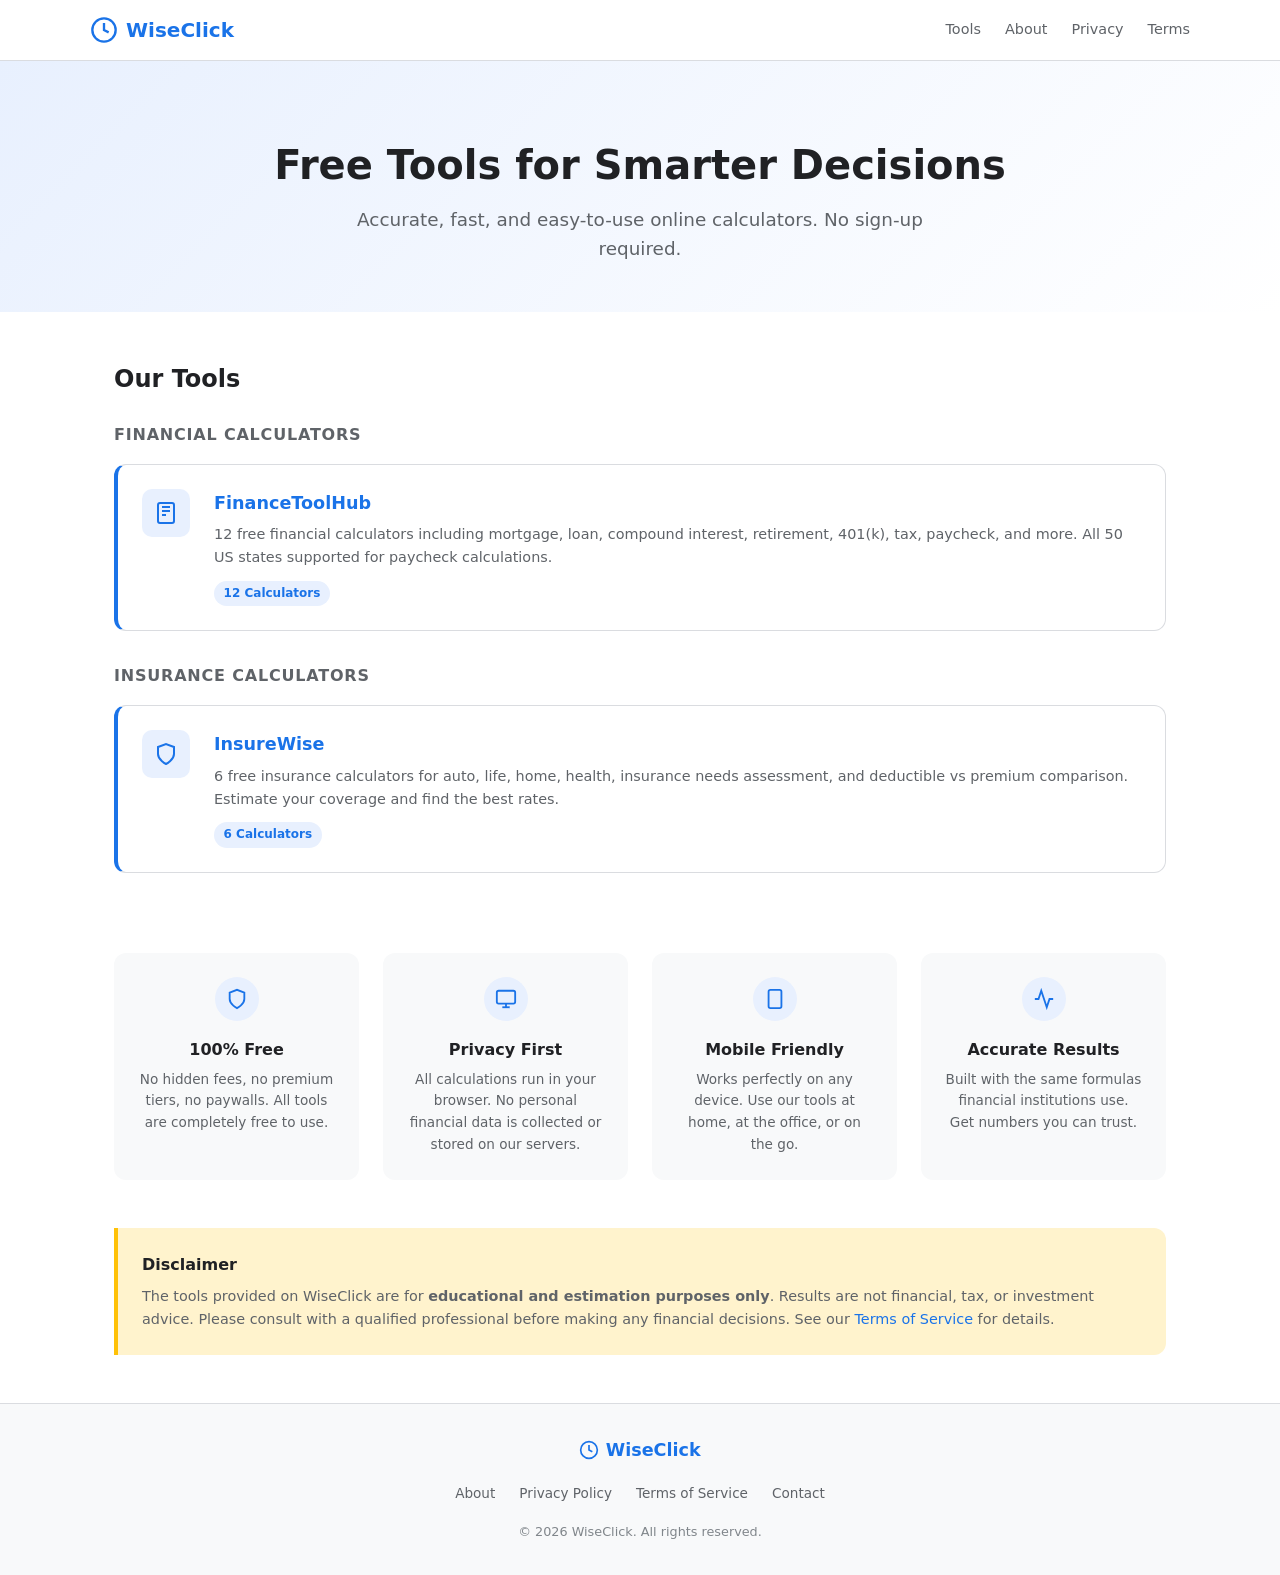
==== index.html @ 32214451 "Add InsureWise tool card to portal homepage" ====
<!DOCTYPE html>
<html lang="en">
<head>
  <meta charset="UTF-8">
  <meta name="viewport" content="width=device-width, initial-scale=1.0">
  <title>WiseClick - Free Online Tools for Smarter Decisions</title>
  <meta name="description" content="WiseClick offers free online financial calculators and tools to help you make smarter decisions. Mortgage, loan, tax, retirement calculators and more.">
  <meta name="keywords" content="online tools, financial calculators, free calculators, mortgage calculator, loan calculator, WiseClick">
  <link rel="canonical" href="https://wiseclick.site/">
  <meta property="og:title" content="WiseClick - Free Online Tools for Smarter Decisions">
  <meta property="og:description" content="Free online financial calculators and tools. Accurate, fast, and easy to use. No sign-up required.">
  <meta property="og:type" content="website">
  <meta property="og:url" content="https://wiseclick.site/">
  <link rel="stylesheet" href="css/style.css">
  <script type="application/ld+json">
  {
    "@context": "https://schema.org",
    "@type": "WebSite",
    "name": "WiseClick",
    "url": "https://wiseclick.site",
    "description": "Free online tools for smarter decisions"
  }
  </script>
</head>
<body>

  <header class="site-header">
    <div class="header-inner">
      <a href="/" class="site-logo">
        <svg viewBox="0 0 24 24" fill="none" stroke="currentColor" stroke-width="2" width="28" height="28">
          <circle cx="12" cy="12" r="10"/>
          <path d="M12 6v6l4 2"/>
        </svg>
        WiseClick
      </a>
      <nav class="nav-links">
        <a href="#tools">Tools</a>
        <a href="/about/">About</a>
        <a href="/privacy/">Privacy</a>
        <a href="/terms/">Terms</a>
      </nav>
      <button class="nav-toggle" onclick="document.querySelector('.nav-links').classList.toggle('open')" aria-label="Menu">
        <svg viewBox="0 0 24 24" fill="none" stroke="currentColor" stroke-width="2">
          <line x1="3" y1="6" x2="21" y2="6"/>
          <line x1="3" y1="12" x2="21" y2="12"/>
          <line x1="3" y1="18" x2="21" y2="18"/>
        </svg>
      </button>
    </div>
  </header>

  <main>

    <section class="hero">
      <h1>Free Tools for Smarter Decisions</h1>
      <p>Accurate, fast, and easy-to-use online calculators. No sign-up required.</p>
    </section>

    <section class="tools-section" id="tools">
      <h2>Our Tools</h2>

      <div class="tool-category">
        <h3>Financial Calculators</h3>
        <a href="https://calc.wiseclick.site/" class="tool-card featured">
          <div class="tool-icon">
            <svg viewBox="0 0 24 24" fill="none" stroke="currentColor" stroke-width="2"><rect x="4" y="2" width="16" height="20" rx="2"/><line x1="8" y1="6" x2="16" y2="6"/><line x1="8" y1="10" x2="16" y2="10"/><line x1="8" y1="14" x2="12" y2="14"/></svg>
          </div>
          <div class="tool-info">
            <h4>FinanceToolHub</h4>
            <p>12 free financial calculators including mortgage, loan, compound interest, retirement, 401(k), tax, paycheck, and more. All 50 US states supported for paycheck calculations.</p>
            <span class="tool-badge">12 Calculators</span>
          </div>
        </a>
      </div>

      <div class="tool-category">
        <h3>Insurance Calculators</h3>
        <a href="https://insure.wiseclick.site/" class="tool-card featured">
          <div class="tool-icon">
            <svg viewBox="0 0 24 24" fill="none" stroke="currentColor" stroke-width="2"><path d="M12 22s8-4 8-10V5l-8-3-8 3v7c0 6 8 10 8 10z"/></svg>
          </div>
          <div class="tool-info">
            <h4>InsureWise</h4>
            <p>6 free insurance calculators for auto, life, home, health, insurance needs assessment, and deductible vs premium comparison. Estimate your coverage and find the best rates.</p>
            <span class="tool-badge">6 Calculators</span>
          </div>
        </a>
      </div>

    </section>

    <section class="features">
      <div class="feature-card">
        <div class="feature-icon">
          <svg viewBox="0 0 24 24" fill="none" stroke="currentColor" stroke-width="2"><path d="M12 22s8-4 8-10V5l-8-3-8 3v7c0 6 8 10 8 10z"/></svg>
        </div>
        <h3>100% Free</h3>
        <p>No hidden fees, no premium tiers, no paywalls. All tools are completely free to use.</p>
      </div>
      <div class="feature-card">
        <div class="feature-icon">
          <svg viewBox="0 0 24 24" fill="none" stroke="currentColor" stroke-width="2"><rect x="2" y="3" width="20" height="14" rx="2"/><line x1="8" y1="21" x2="16" y2="21"/><line x1="12" y1="17" x2="12" y2="21"/></svg>
        </div>
        <h3>Privacy First</h3>
        <p>All calculations run in your browser. No personal financial data is collected or stored on our servers.</p>
      </div>
      <div class="feature-card">
        <div class="feature-icon">
          <svg viewBox="0 0 24 24" fill="none" stroke="currentColor" stroke-width="2"><rect x="5" y="2" width="14" height="20" rx="2"/><line x1="12" y1="18" x2="12.01" y2="18"/></svg>
        </div>
        <h3>Mobile Friendly</h3>
        <p>Works perfectly on any device. Use our tools at home, at the office, or on the go.</p>
      </div>
      <div class="feature-card">
        <div class="feature-icon">
          <svg viewBox="0 0 24 24" fill="none" stroke="currentColor" stroke-width="2"><polyline points="22 12 18 12 15 21 9 3 6 12 2 12"/></svg>
        </div>
        <h3>Accurate Results</h3>
        <p>Built with the same formulas financial institutions use. Get numbers you can trust.</p>
      </div>
    </section>

    <section class="disclaimer-section">
      <div class="disclaimer-box">
        <h3>Disclaimer</h3>
        <p>The tools provided on WiseClick are for <strong>educational and estimation purposes only</strong>. Results are not financial, tax, or investment advice. Please consult with a qualified professional before making any financial decisions. See our <a href="/terms/">Terms of Service</a> for details.</p>
      </div>
    </section>

  </main>

  <footer class="site-footer">
    <div class="footer-inner">
      <div class="footer-brand">
        <svg viewBox="0 0 24 24" fill="none" stroke="currentColor" stroke-width="2" width="20" height="20">
          <circle cx="12" cy="12" r="10"/>
          <path d="M12 6v6l4 2"/>
        </svg>
        <span>WiseClick</span>
      </div>
      <ul class="footer-links">
        <li><a href="/about/">About</a></li>
        <li><a href="/privacy/">Privacy Policy</a></li>
        <li><a href="/terms/">Terms of Service</a></li>
        <li><a href="mailto:contact@wiseclick.site">Contact</a></li>
      </ul>
      <p class="footer-copy">&copy; 2026 WiseClick. All rights reserved.</p>
    </div>
  </footer>

</body>
</html>
---- css/style.css ----
/* ===== Variables ===== */
:root {
  --primary: #1a73e8;
  --primary-dark: #1557b0;
  --primary-light: #e8f0fe;
  --accent: #34a853;
  --text: #202124;
  --text-secondary: #5f6368;
  --text-light: #80868b;
  --bg: #ffffff;
  --bg-secondary: #f8f9fa;
  --border: #dadce0;
  --shadow: 0 1px 3px rgba(60,64,67,0.12), 0 1px 2px rgba(60,64,67,0.08);
  --shadow-lg: 0 4px 16px rgba(60,64,67,0.15), 0 2px 6px rgba(60,64,67,0.1);
  --radius: 12px;
  --max-width: 1100px;
  --font: 'Segoe UI', system-ui, -apple-system, sans-serif;
}

*, *::before, *::after { box-sizing: border-box; margin: 0; padding: 0; }

html { font-size: 16px; scroll-behavior: smooth; }
body {
  font-family: var(--font);
  color: var(--text);
  background: var(--bg);
  line-height: 1.6;
  min-height: 100vh;
  display: flex;
  flex-direction: column;
}
a { color: var(--primary); text-decoration: none; }
a:hover { text-decoration: underline; }

/* ===== Header ===== */
.site-header {
  background: var(--bg);
  border-bottom: 1px solid var(--border);
  padding: 0 1.5rem;
  position: sticky;
  top: 0;
  z-index: 100;
}
.header-inner {
  max-width: var(--max-width);
  margin: 0 auto;
  display: flex;
  align-items: center;
  justify-content: space-between;
  height: 60px;
}
.site-logo {
  display: flex;
  align-items: center;
  gap: 0.5rem;
  font-size: 1.25rem;
  font-weight: 700;
  color: var(--primary);
  text-decoration: none;
}
.site-logo svg { stroke: var(--primary); }
.nav-links {
  display: flex;
  gap: 1.5rem;
  list-style: none;
}
.nav-links a {
  color: var(--text-secondary);
  font-size: 0.9rem;
  font-weight: 500;
  text-decoration: none;
  transition: color 0.2s;
}
.nav-links a:hover { color: var(--primary); }
.nav-toggle {
  display: none;
  background: none;
  border: none;
  cursor: pointer;
  padding: 0.5rem;
}
.nav-toggle svg { width: 24px; height: 24px; stroke: var(--text); }

/* ===== Hero ===== */
.hero {
  text-align: center;
  padding: 5rem 1.5rem 3rem;
  background: linear-gradient(135deg, var(--primary-light) 0%, var(--bg) 100%);
}
.hero h1 {
  font-size: 2.5rem;
  font-weight: 700;
  color: var(--text);
  margin-bottom: 1rem;
  line-height: 1.2;
}
.hero p {
  font-size: 1.15rem;
  color: var(--text-secondary);
  max-width: 600px;
  margin: 0 auto;
}

/* ===== Tools ===== */
.tools-section {
  max-width: var(--max-width);
  margin: 0 auto;
  padding: 3rem 1.5rem;
}
.tools-section h2 {
  font-size: 1.5rem;
  margin-bottom: 1.5rem;
  color: var(--text);
}
.tool-category { margin-bottom: 2rem; }
.tool-category h3 {
  font-size: 1rem;
  color: var(--text-secondary);
  text-transform: uppercase;
  letter-spacing: 0.05em;
  margin-bottom: 1rem;
}
.tool-card {
  display: flex;
  align-items: flex-start;
  gap: 1.5rem;
  padding: 1.5rem;
  background: var(--bg);
  border: 1px solid var(--border);
  border-radius: var(--radius);
  text-decoration: none;
  color: var(--text);
  transition: box-shadow 0.2s, border-color 0.2s;
}
.tool-card:hover {
  box-shadow: var(--shadow-lg);
  border-color: var(--primary);
  text-decoration: none;
}
.tool-card.featured { border-left: 4px solid var(--primary); }
.tool-icon {
  flex-shrink: 0;
  width: 48px;
  height: 48px;
  background: var(--primary-light);
  border-radius: 10px;
  display: flex;
  align-items: center;
  justify-content: center;
}
.tool-icon svg { width: 24px; height: 24px; stroke: var(--primary); }
.tool-info h4 {
  font-size: 1.1rem;
  margin-bottom: 0.4rem;
  color: var(--primary);
}
.tool-info p {
  font-size: 0.9rem;
  color: var(--text-secondary);
  margin-bottom: 0.6rem;
}
.tool-badge {
  display: inline-block;
  font-size: 0.75rem;
  font-weight: 600;
  background: var(--primary-light);
  color: var(--primary);
  padding: 0.2rem 0.6rem;
  border-radius: 20px;
}

/* ===== Features ===== */
.features {
  max-width: var(--max-width);
  margin: 0 auto;
  padding: 0 1.5rem 3rem;
  display: grid;
  grid-template-columns: repeat(auto-fit, minmax(220px, 1fr));
  gap: 1.5rem;
}
.feature-card {
  padding: 1.5rem;
  background: var(--bg-secondary);
  border-radius: var(--radius);
  text-align: center;
}
.feature-icon {
  width: 44px;
  height: 44px;
  margin: 0 auto 1rem;
  background: var(--primary-light);
  border-radius: 50%;
  display: flex;
  align-items: center;
  justify-content: center;
}
.feature-icon svg { width: 22px; height: 22px; stroke: var(--primary); }
.feature-card h3 {
  font-size: 1rem;
  margin-bottom: 0.4rem;
}
.feature-card p {
  font-size: 0.85rem;
  color: var(--text-secondary);
}

/* ===== Disclaimer ===== */
.disclaimer-section {
  max-width: var(--max-width);
  margin: 0 auto;
  padding: 0 1.5rem 3rem;
}
.disclaimer-box {
  background: #fff3cd;
  border-left: 4px solid #ffc107;
  border-radius: 0 var(--radius) var(--radius) 0;
  padding: 1.5rem;
}
.disclaimer-box h3 { margin-bottom: 0.5rem; font-size: 1rem; }
.disclaimer-box p { font-size: 0.9rem; color: var(--text-secondary); }

/* ===== Footer ===== */
.site-footer {
  background: var(--bg-secondary);
  border-top: 1px solid var(--border);
  padding: 2rem 1.5rem;
  margin-top: auto;
}
.footer-inner {
  max-width: var(--max-width);
  margin: 0 auto;
  text-align: center;
}
.footer-brand {
  display: flex;
  align-items: center;
  justify-content: center;
  gap: 0.4rem;
  font-weight: 700;
  font-size: 1.1rem;
  color: var(--primary);
  margin-bottom: 1rem;
}
.footer-brand svg { stroke: var(--primary); }
.footer-links {
  display: flex;
  justify-content: center;
  gap: 1.5rem;
  list-style: none;
  margin-bottom: 1rem;
}
.footer-links a {
  font-size: 0.85rem;
  color: var(--text-secondary);
}
.footer-links a:hover { color: var(--primary); }
.footer-copy {
  font-size: 0.8rem;
  color: var(--text-light);
}

/* ===== Legal Pages ===== */
.legal-page {
  max-width: 800px;
  margin: 0 auto;
  padding: 3rem 1.5rem;
}
.legal-page h1 {
  font-size: 1.75rem;
  margin-bottom: 2rem;
}
.legal-page h2 {
  font-size: 1.15rem;
  margin: 2rem 0 0.75rem;
  color: var(--text);
}
.legal-page p, .legal-page ul {
  font-size: 0.95rem;
  color: var(--text-secondary);
  margin-bottom: 0.75rem;
}
.legal-page ul {
  padding-left: 1.5rem;
}
.legal-page li { margin-bottom: 0.4rem; }
.legal-page a { color: var(--primary); }
.legal-page .last-updated {
  font-size: 0.8rem;
  color: var(--text-light);
  margin-top: 3rem;
  padding-top: 1rem;
  border-top: 1px solid var(--border);
}

/* ===== Responsive ===== */
@media (max-width: 768px) {
  .hero h1 { font-size: 1.75rem; }
  .hero p { font-size: 1rem; }
  .nav-toggle { display: block; }
  .nav-links {
    display: none;
    position: absolute;
    top: 60px;
    left: 0;
    right: 0;
    background: var(--bg);
    border-bottom: 1px solid var(--border);
    flex-direction: column;
    padding: 1rem 1.5rem;
    gap: 0.75rem;
  }
  .nav-links.open { display: flex; }
  .tool-card { flex-direction: column; gap: 1rem; }
  .features { grid-template-columns: repeat(2, 1fr); }
}
@media (max-width: 480px) {
  .features { grid-template-columns: 1fr; }
}
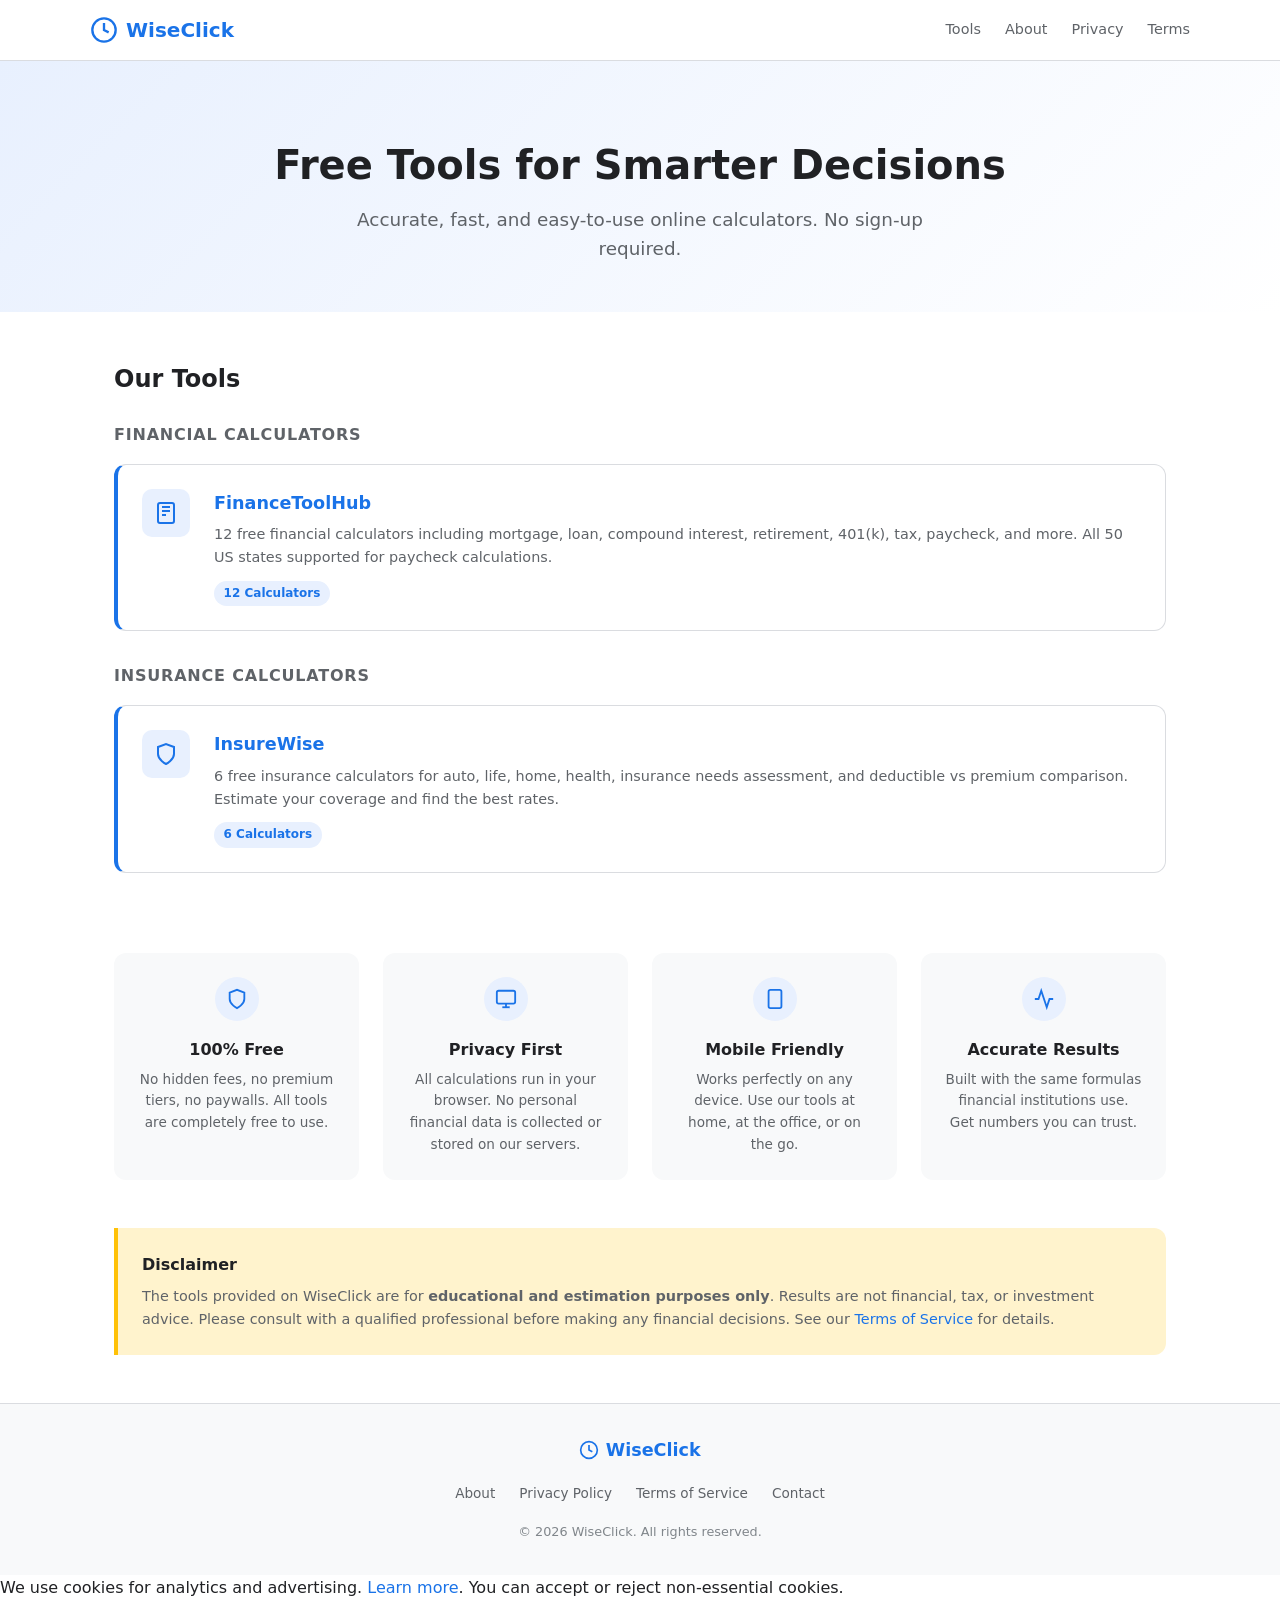
==== commit d41f2659: "Add GDPR-compliant cookie reject button and CSS styling" ====
--- a/index.html
+++ b/index.html
@@ -148,5 +148,13 @@
     </div>
   </footer>
 
+
+  <div class="cookie-banner" id="cookie-banner">
+    <p>We use cookies for analytics and advertising. <a href="/privacy/">Learn more</a>. You can accept or reject non-essential cookies.</p>
+    <button class="cookie-btn" onclick="document.getElementById('cookie-banner').classList.add('hidden');localStorage.setItem('cookie-consent','1')">Accept</button>
+    <button class="cookie-btn cookie-reject" onclick="document.getElementById('cookie-banner').classList.add('hidden');localStorage.setItem('cookie-consent','0')">Reject</button>
+  </div>
+  <script>if(localStorage.getItem('cookie-consent')!==null)document.getElementById('cookie-banner').classList.add('hidden');</script>
+
 </body>
 </html>
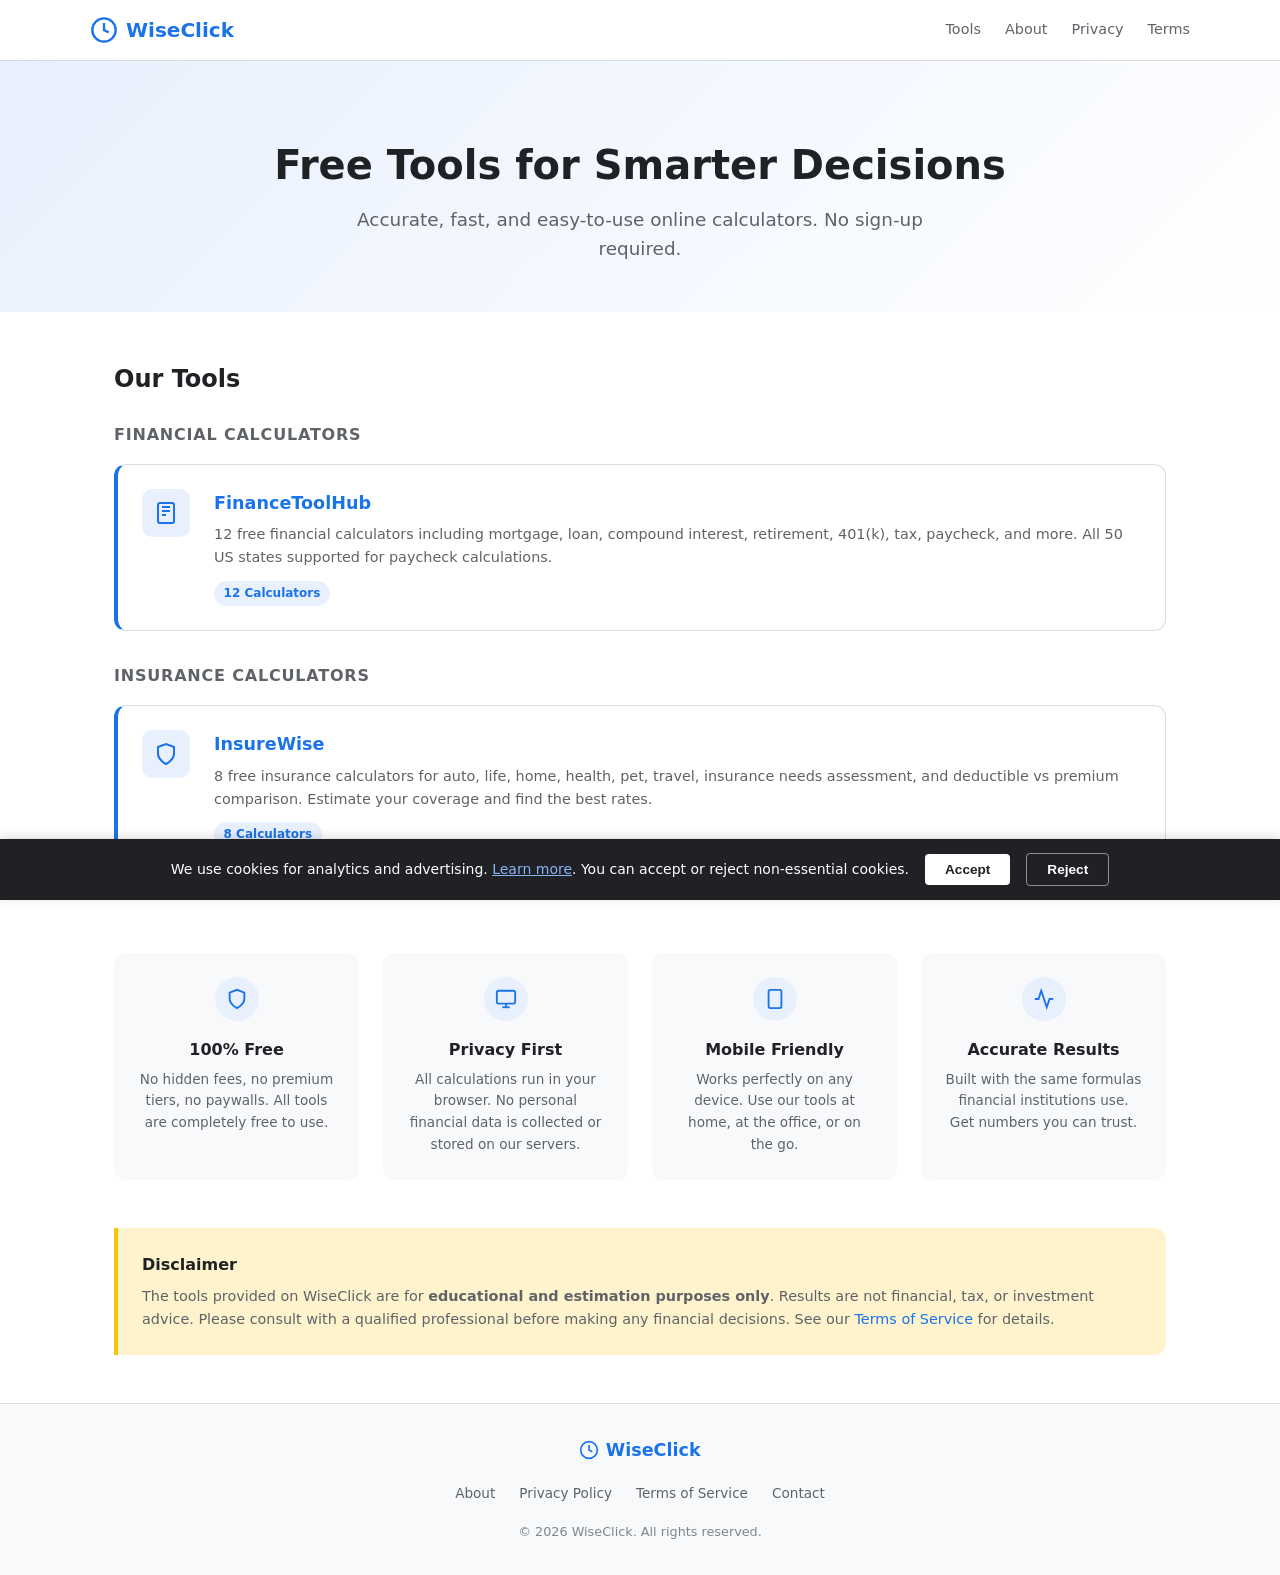
==== commit b71afcbd: "Update index.html" ====
--- a/index.html
+++ b/index.html
@@ -2,6 +2,7 @@
 <html lang="en">
 <head>
   <meta charset="UTF-8">
+  <link rel="icon" type="image/svg+xml" href="favicon/favicon.svg">
   <meta name="viewport" content="width=device-width, initial-scale=1.0">
   <title>WiseClick - Free Online Tools for Smarter Decisions</title>
   <meta name="description" content="WiseClick offers free online financial calculators and tools to help you make smarter decisions. Mortgage, loan, tax, retirement calculators and more.">
@@ -81,8 +82,8 @@
           </div>
           <div class="tool-info">
             <h4>InsureWise</h4>
-            <p>6 free insurance calculators for auto, life, home, health, insurance needs assessment, and deductible vs premium comparison. Estimate your coverage and find the best rates.</p>
-            <span class="tool-badge">6 Calculators</span>
+            <p>8 free insurance calculators for auto, life, home, health, pet, travel, insurance needs assessment, and deductible vs premium comparison. Estimate your coverage and find the best rates.</p>
+            <span class="tool-badge">8 Calculators</span>
           </div>
         </a>
       </div>
@@ -151,10 +152,16 @@
 
   <div class="cookie-banner" id="cookie-banner">
     <p>We use cookies for analytics and advertising. <a href="/privacy/">Learn more</a>. You can accept or reject non-essential cookies.</p>
-    <button class="cookie-btn" onclick="document.getElementById('cookie-banner').classList.add('hidden');localStorage.setItem('cookie-consent','1')">Accept</button>
-    <button class="cookie-btn cookie-reject" onclick="document.getElementById('cookie-banner').classList.add('hidden');localStorage.setItem('cookie-consent','0')">Reject</button>
+    <button class="cookie-btn" onclick="acceptCookies()">Accept</button>
+    <button class="cookie-btn cookie-reject" onclick="rejectCookies()">Reject</button>
   </div>
-  <script>if(localStorage.getItem('cookie-consent')!==null)document.getElementById('cookie-banner').classList.add('hidden');</script>
+  <script>
+  function acceptCookies(){localStorage.setItem('cookie-consent','accepted');document.getElementById('cookie-banner').classList.add('hidden');loadNonEssentialScripts();}
+  function rejectCookies(){localStorage.setItem('cookie-consent','rejected');document.getElementById('cookie-banner').classList.add('hidden');}
+  function loadNonEssentialScripts(){if(localStorage.getItem('cookie-consent')!=='accepted')return;/* Add AdSense/Analytics here when ready */}
+  if(localStorage.getItem('cookie-consent')!==null)document.getElementById('cookie-banner').classList.add('hidden');
+  if(localStorage.getItem('cookie-consent')==='accepted')loadNonEssentialScripts();
+  </script>
 
 </body>
 </html>
--- a/css/style.css
+++ b/css/style.css
@@ -316,3 +316,41 @@
 @media (max-width: 480px) {
   .features { grid-template-columns: 1fr; }
 }
+
+/* ===== Cookie Consent ===== */
+.cookie-banner {
+  position: fixed;
+  bottom: 0;
+  left: 0;
+  right: 0;
+  background: var(--text);
+  color: #fff;
+  padding: 0.875rem 1.5rem;
+  display: flex;
+  align-items: center;
+  justify-content: center;
+  gap: 1rem;
+  z-index: 9999;
+  font-size: 0.875rem;
+  box-shadow: 0 -2px 10px rgba(0,0,0,0.15);
+}
+.cookie-banner p { margin: 0; }
+.cookie-banner a { color: #8ab4f8; text-decoration: underline; }
+.cookie-btn {
+  background: #fff;
+  color: var(--text);
+  border: none;
+  padding: 0.5rem 1.25rem;
+  border-radius: 4px;
+  cursor: pointer;
+  font-size: 0.85rem;
+  font-weight: 600;
+  white-space: nowrap;
+}
+.cookie-btn:hover { background: #e8e8e8; }
+.cookie-reject { background: transparent; color: #fff; border: 1px solid rgba(255,255,255,0.5); }
+.cookie-reject:hover { background: rgba(255,255,255,0.1); }
+.cookie-banner.hidden { display: none; }
+@media (max-width: 480px) {
+  .cookie-banner { flex-direction: column; text-align: center; gap: 0.5rem; }
+}
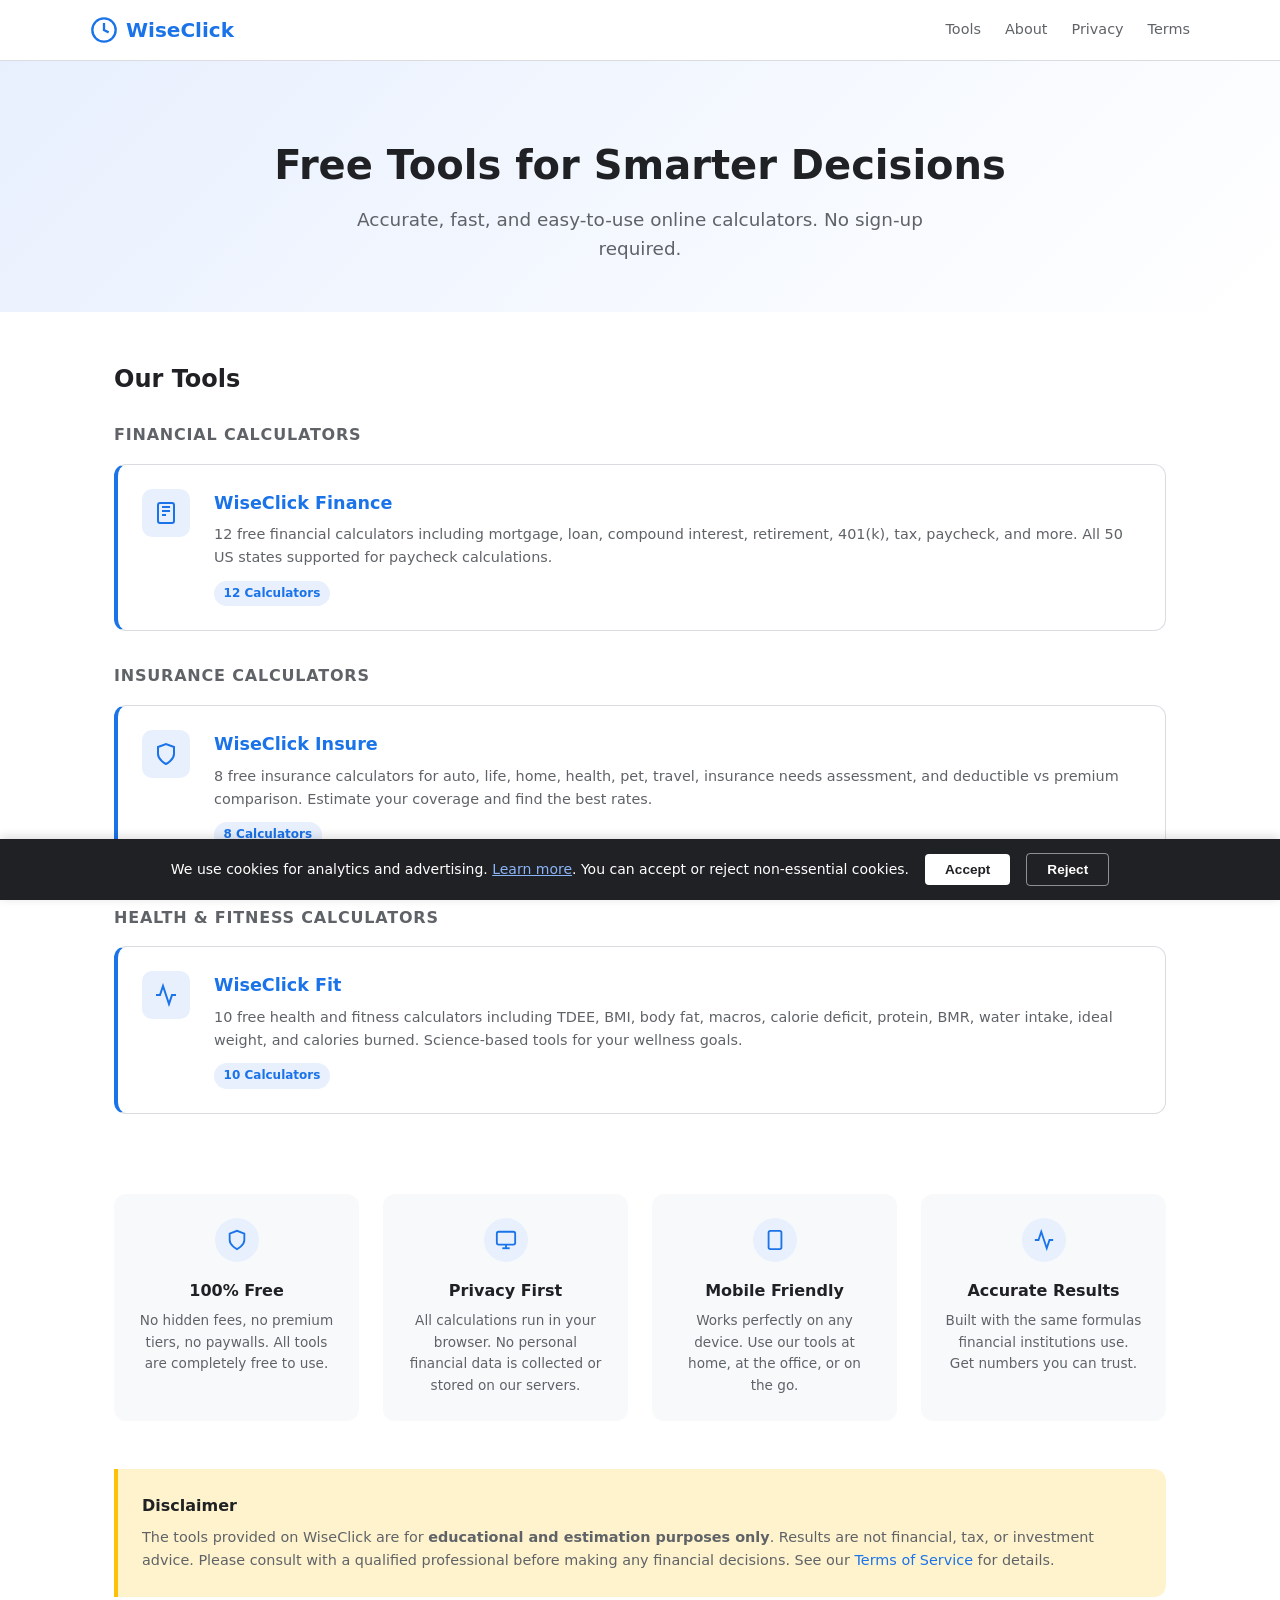
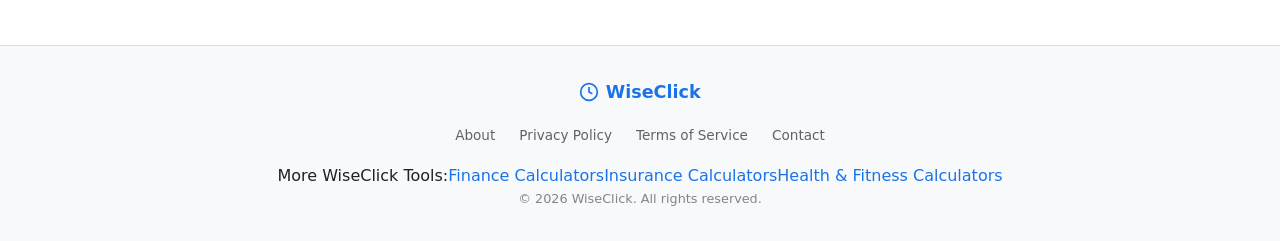
==== commit 67c3f53a: "Update portal index.html" ====
--- a/index.html
+++ b/index.html
@@ -67,7 +67,7 @@
             <svg viewBox="0 0 24 24" fill="none" stroke="currentColor" stroke-width="2"><rect x="4" y="2" width="16" height="20" rx="2"/><line x1="8" y1="6" x2="16" y2="6"/><line x1="8" y1="10" x2="16" y2="10"/><line x1="8" y1="14" x2="12" y2="14"/></svg>
           </div>
           <div class="tool-info">
-            <h4>FinanceToolHub</h4>
+            <h4>WiseClick Finance</h4>
             <p>12 free financial calculators including mortgage, loan, compound interest, retirement, 401(k), tax, paycheck, and more. All 50 US states supported for paycheck calculations.</p>
             <span class="tool-badge">12 Calculators</span>
           </div>
@@ -81,9 +81,23 @@
             <svg viewBox="0 0 24 24" fill="none" stroke="currentColor" stroke-width="2"><path d="M12 22s8-4 8-10V5l-8-3-8 3v7c0 6 8 10 8 10z"/></svg>
           </div>
           <div class="tool-info">
-            <h4>InsureWise</h4>
+            <h4>WiseClick Insure</h4>
             <p>8 free insurance calculators for auto, life, home, health, pet, travel, insurance needs assessment, and deductible vs premium comparison. Estimate your coverage and find the best rates.</p>
             <span class="tool-badge">8 Calculators</span>
+          </div>
+        </a>
+      </div>
+
+      <div class="tool-category">
+        <h3>Health & Fitness Calculators</h3>
+        <a href="https://fit.wiseclick.site/" class="tool-card featured">
+          <div class="tool-icon">
+            <svg viewBox="0 0 24 24" fill="none" stroke="currentColor" stroke-width="2"><polyline points="22 12 18 12 15 21 9 3 6 12 2 12"/></svg>
+          </div>
+          <div class="tool-info">
+            <h4>WiseClick Fit</h4>
+            <p>10 free health and fitness calculators including TDEE, BMI, body fat, macros, calorie deficit, protein, BMR, water intake, ideal weight, and calories burned. Science-based tools for your wellness goals.</p>
+            <span class="tool-badge">10 Calculators</span>
           </div>
         </a>
       </div>
@@ -145,6 +159,7 @@
         <li><a href="/terms/">Terms of Service</a></li>
         <li><a href="mailto:contact@wiseclick.site">Contact</a></li>
       </ul>
+      <div class="cross-site-links"><span>More WiseClick Tools:</span><a href="https://calc.wiseclick.site/" target="_blank" rel="noopener">Finance Calculators</a><a href="https://insure.wiseclick.site/" target="_blank" rel="noopener">Insurance Calculators</a><a href="https://fit.wiseclick.site/" target="_blank" rel="noopener">Health & Fitness Calculators</a></div>
       <p class="footer-copy">&copy; 2026 WiseClick. All rights reserved.</p>
     </div>
   </footer>
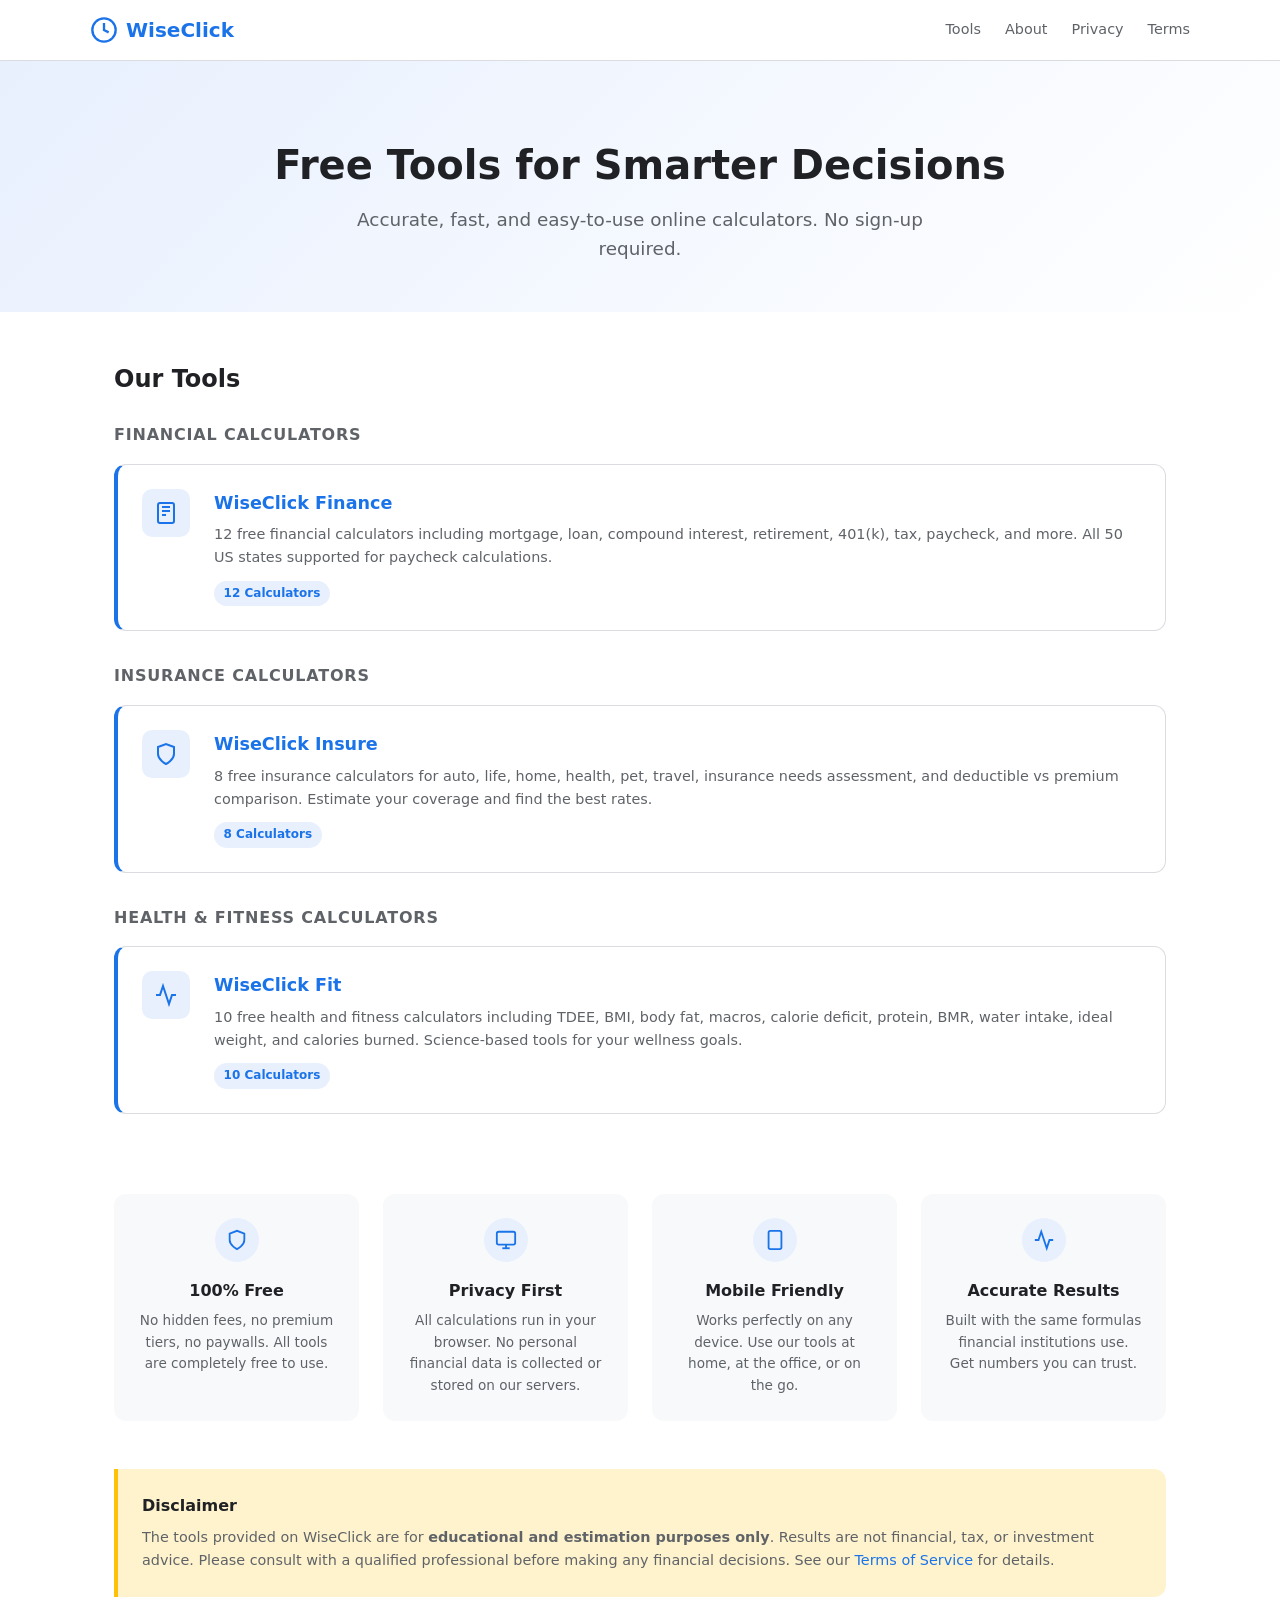
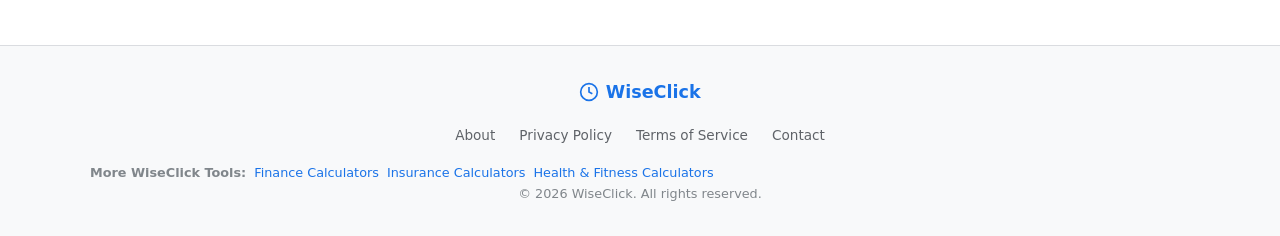
==== commit ea3c0a70: "Remove cookie banners - no tracking scripts loaded yet" ====
--- a/index.html
+++ b/index.html
@@ -163,20 +163,5 @@
       <p class="footer-copy">&copy; 2026 WiseClick. All rights reserved.</p>
     </div>
   </footer>
-
-
-  <div class="cookie-banner" id="cookie-banner">
-    <p>We use cookies for analytics and advertising. <a href="/privacy/">Learn more</a>. You can accept or reject non-essential cookies.</p>
-    <button class="cookie-btn" onclick="acceptCookies()">Accept</button>
-    <button class="cookie-btn cookie-reject" onclick="rejectCookies()">Reject</button>
-  </div>
-  <script>
-  function acceptCookies(){localStorage.setItem('cookie-consent','accepted');document.getElementById('cookie-banner').classList.add('hidden');loadNonEssentialScripts();}
-  function rejectCookies(){localStorage.setItem('cookie-consent','rejected');document.getElementById('cookie-banner').classList.add('hidden');}
-  function loadNonEssentialScripts(){if(localStorage.getItem('cookie-consent')!=='accepted')return;/* Add AdSense/Analytics here when ready */}
-  if(localStorage.getItem('cookie-consent')!==null)document.getElementById('cookie-banner').classList.add('hidden');
-  if(localStorage.getItem('cookie-consent')==='accepted')loadNonEssentialScripts();
-  </script>
-
 </body>
 </html>
--- a/css/style.css
+++ b/css/style.css
@@ -254,6 +254,11 @@
   color: var(--text-secondary);
 }
 .footer-links a:hover { color: var(--primary); }
+.cross-site-links { font-size: 0.8rem; color: var(--text-light); display: flex; align-items: center; gap: 0.5rem; flex-wrap: wrap; }
+.cross-site-links span { font-weight: 600; }
+.cross-site-links a { color: var(--primary); text-decoration: none; }
+.cross-site-links a:hover { text-decoration: underline; }
+
 .footer-copy {
   font-size: 0.8rem;
   color: var(--text-light);
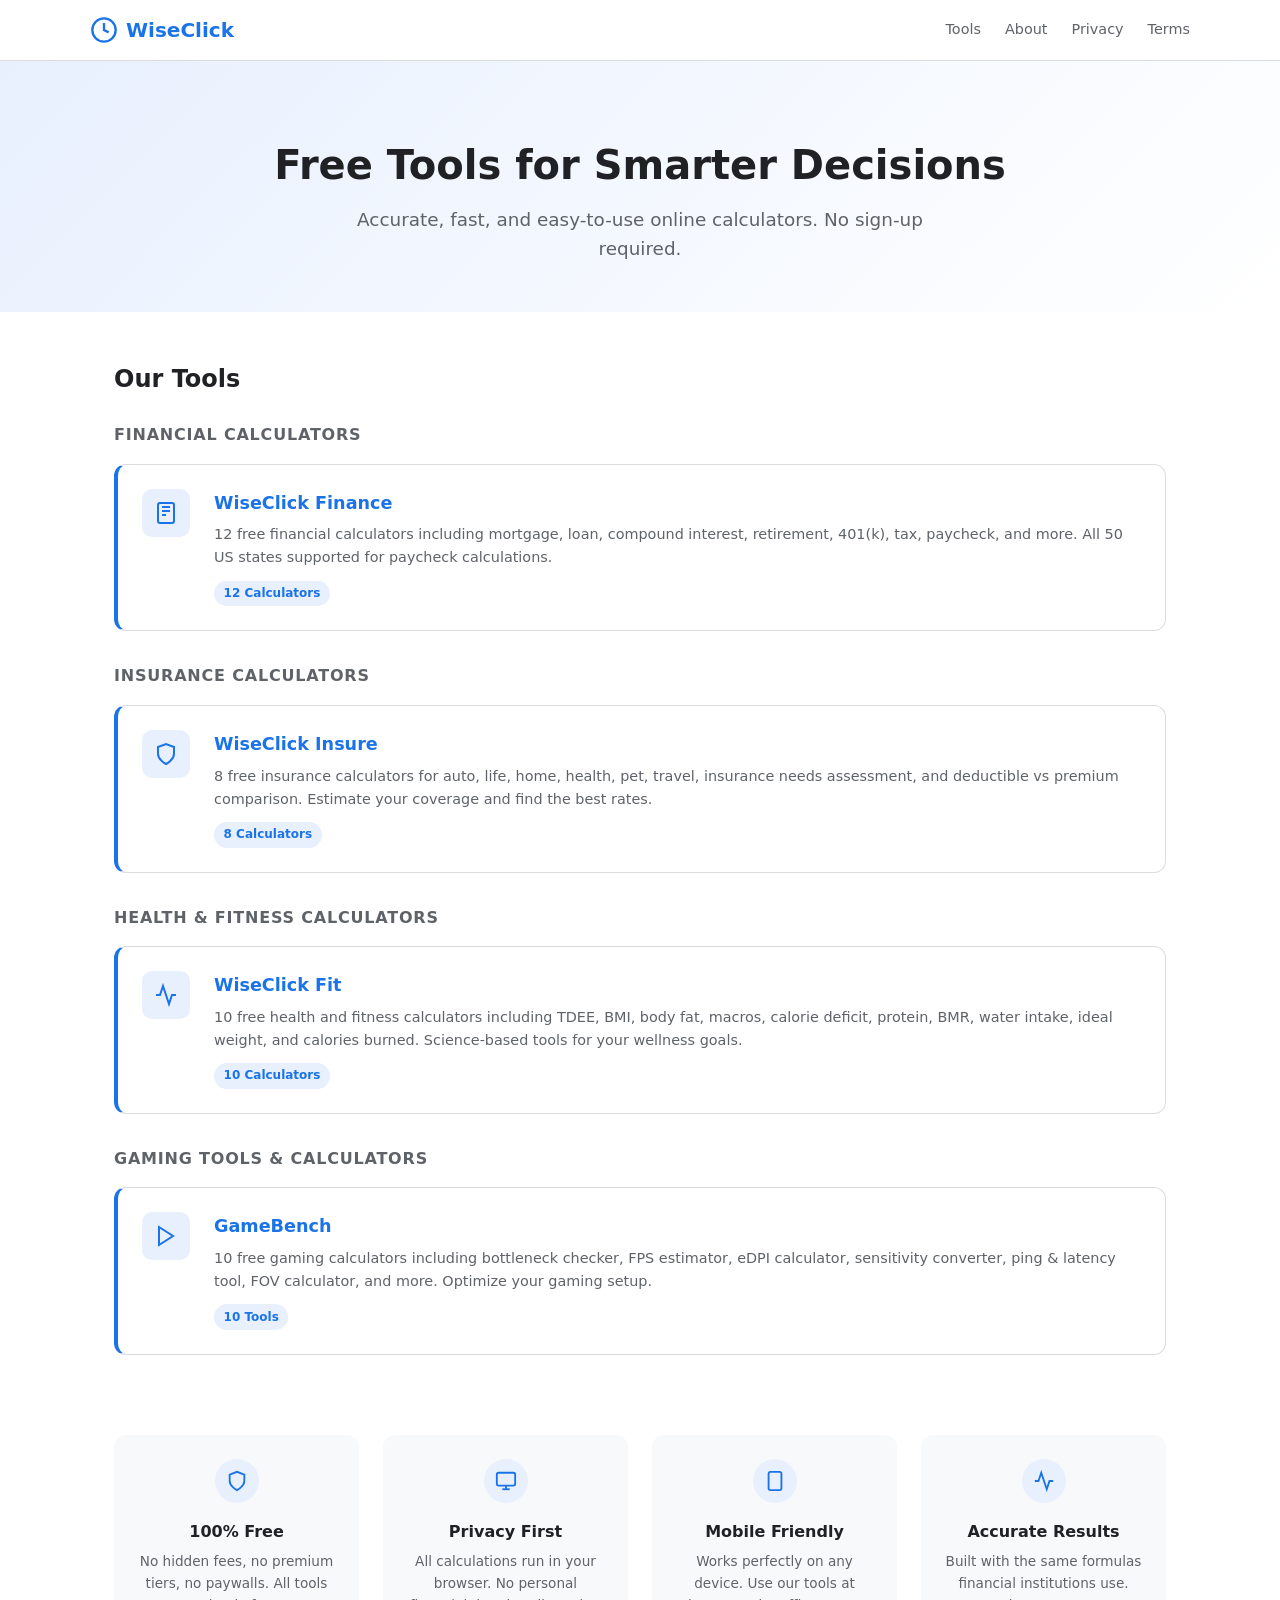
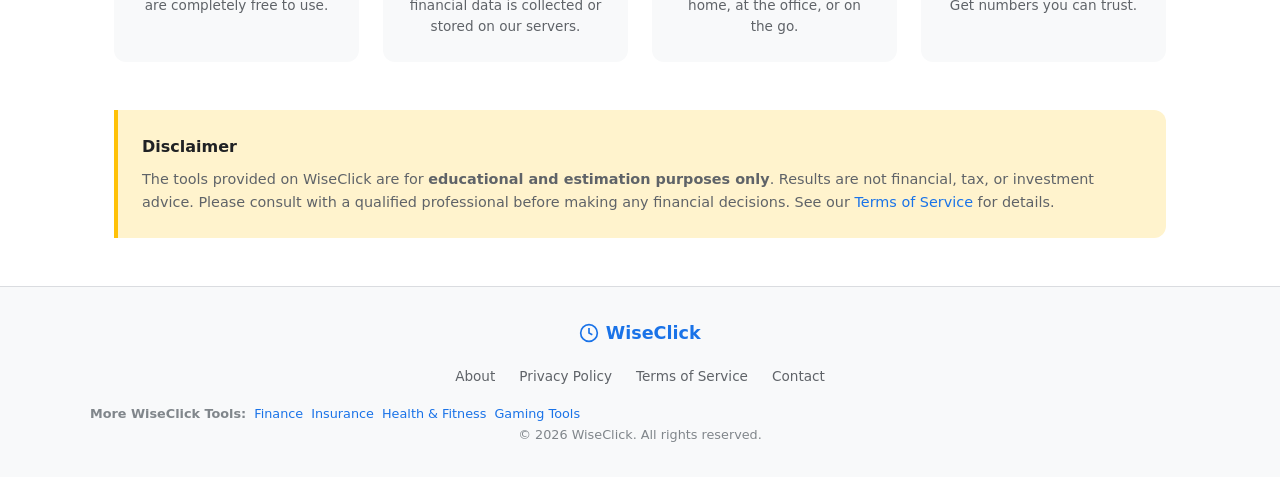
==== commit 4658c739: "Fix portal index.html - restore content" ====
--- a/index.html
+++ b/index.html
@@ -5,8 +5,8 @@
   <link rel="icon" type="image/svg+xml" href="favicon/favicon.svg">
   <meta name="viewport" content="width=device-width, initial-scale=1.0">
   <title>WiseClick - Free Online Tools for Smarter Decisions</title>
-  <meta name="description" content="WiseClick offers free online financial calculators and tools to help you make smarter decisions. Mortgage, loan, tax, retirement calculators and more.">
-  <meta name="keywords" content="online tools, financial calculators, free calculators, mortgage calculator, loan calculator, WiseClick">
+  <meta name="description" content="WiseClick offers free online calculators and tools — finance, insurance, health & fitness, and gaming. Mortgage, loan, TDEE, FPS, bottleneck calculators and more.">
+  <meta name="keywords" content="online tools, financial calculators, insurance calculators, health calculators, gaming calculators, free calculators, WiseClick">
   <link rel="canonical" href="https://wiseclick.site/">
   <meta property="og:title" content="WiseClick - Free Online Tools for Smarter Decisions">
   <meta property="og:description" content="Free online financial calculators and tools. Accurate, fast, and easy to use. No sign-up required.">
@@ -20,6 +20,20 @@
     "name": "WiseClick",
     "url": "https://wiseclick.site",
     "description": "Free online tools for smarter decisions"
+  }
+  </script>
+
+  <script type="application/ld+json">
+  {
+    "@context": "https://schema.org",
+    "@type": "WebSite",
+    "name": "WiseClick",
+    "url": "https://wiseclick.site/",
+    "potentialAction": {
+      "@type": "SearchAction",
+      "target": "https://wiseclick.site/?q={{search_term_string}}",
+      "query-input": "required name=search_term_string"
+    }
   }
   </script>
 </head>
@@ -102,6 +116,20 @@
         </a>
       </div>
 
+      <div class="tool-category">
+        <h3>Gaming Tools & Calculators</h3>
+        <a href="https://game.wiseclick.site/" class="tool-card featured">
+          <div class="tool-icon">
+            <svg viewBox="0 0 24 24" fill="none" stroke="currentColor" stroke-width="2"><polygon points="5 3 19 12 5 21 5 3"/></svg>
+          </div>
+          <div class="tool-info">
+            <h4>GameBench</h4>
+            <p>10 free gaming calculators including bottleneck checker, FPS estimator, eDPI calculator, sensitivity converter, ping & latency tool, FOV calculator, and more. Optimize your gaming setup.</p>
+            <span class="tool-badge">10 Tools</span>
+          </div>
+        </a>
+      </div>
+
     </section>
 
     <section class="features">
@@ -159,7 +187,7 @@
         <li><a href="/terms/">Terms of Service</a></li>
         <li><a href="mailto:contact@wiseclick.site">Contact</a></li>
       </ul>
-      <div class="cross-site-links"><span>More WiseClick Tools:</span><a href="https://calc.wiseclick.site/" target="_blank" rel="noopener">Finance Calculators</a><a href="https://insure.wiseclick.site/" target="_blank" rel="noopener">Insurance Calculators</a><a href="https://fit.wiseclick.site/" target="_blank" rel="noopener">Health & Fitness Calculators</a></div>
+      <div class="cross-site-links"><span>More WiseClick Tools:</span><a href="https://calc.wiseclick.site/" target="_blank" rel="noopener">Finance</a><a href="https://insure.wiseclick.site/" target="_blank" rel="noopener">Insurance</a><a href="https://fit.wiseclick.site/" target="_blank" rel="noopener">Health & Fitness</a><a href="https://game.wiseclick.site/" target="_blank" rel="noopener">Gaming Tools</a></div>
       <p class="footer-copy">&copy; 2026 WiseClick. All rights reserved.</p>
     </div>
   </footer>
--- a/css/style.css
+++ b/css/style.css
@@ -323,39 +323,5 @@
 }
 
 /* ===== Cookie Consent ===== */
-.cookie-banner {
-  position: fixed;
-  bottom: 0;
-  left: 0;
-  right: 0;
-  background: var(--text);
-  color: #fff;
-  padding: 0.875rem 1.5rem;
-  display: flex;
-  align-items: center;
-  justify-content: center;
-  gap: 1rem;
-  z-index: 9999;
-  font-size: 0.875rem;
-  box-shadow: 0 -2px 10px rgba(0,0,0,0.15);
-}
-.cookie-banner p { margin: 0; }
-.cookie-banner a { color: #8ab4f8; text-decoration: underline; }
-.cookie-btn {
-  background: #fff;
-  color: var(--text);
-  border: none;
-  padding: 0.5rem 1.25rem;
-  border-radius: 4px;
-  cursor: pointer;
-  font-size: 0.85rem;
-  font-weight: 600;
-  white-space: nowrap;
-}
-.cookie-btn:hover { background: #e8e8e8; }
-.cookie-reject { background: transparent; color: #fff; border: 1px solid rgba(255,255,255,0.5); }
-.cookie-reject:hover { background: rgba(255,255,255,0.1); }
-.cookie-banner.hidden { display: none; }
 @media (max-width: 480px) {
-  .cookie-banner { flex-direction: column; text-align: center; gap: 0.5rem; }
-}
+  }
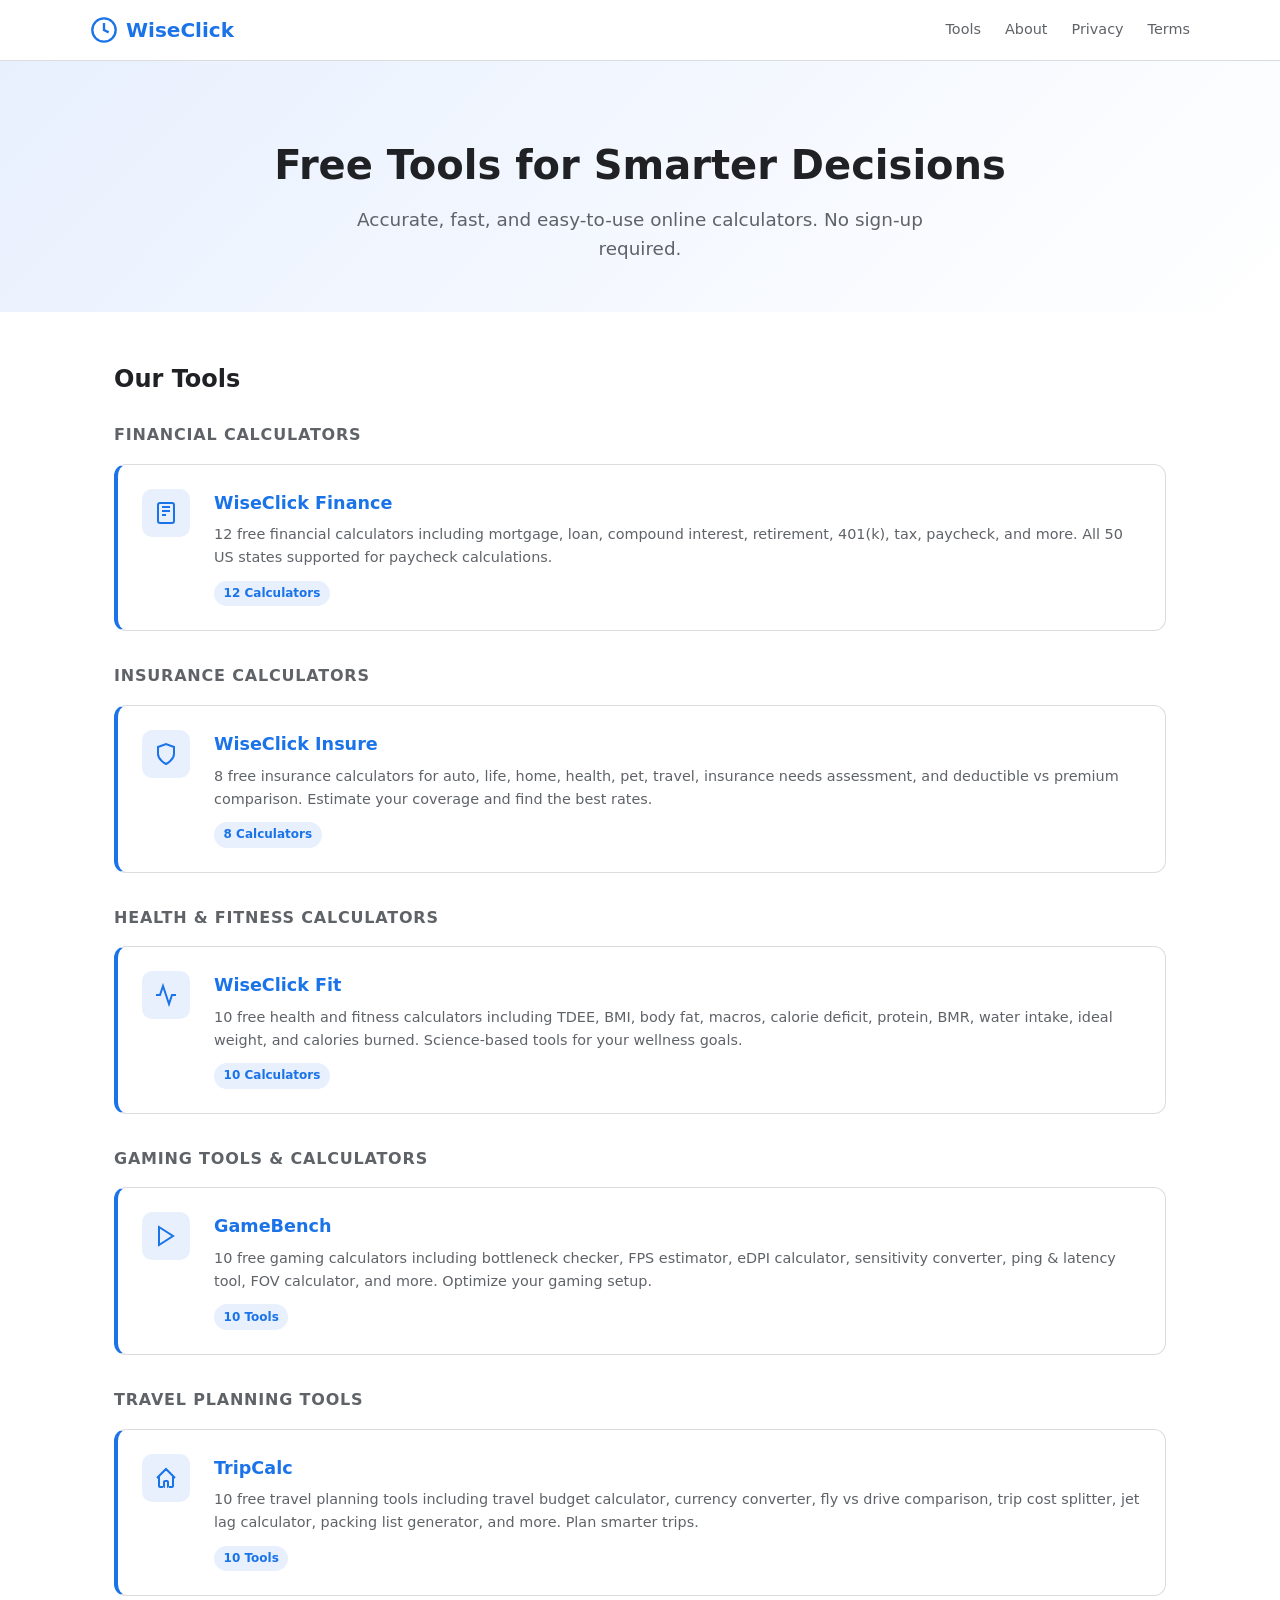
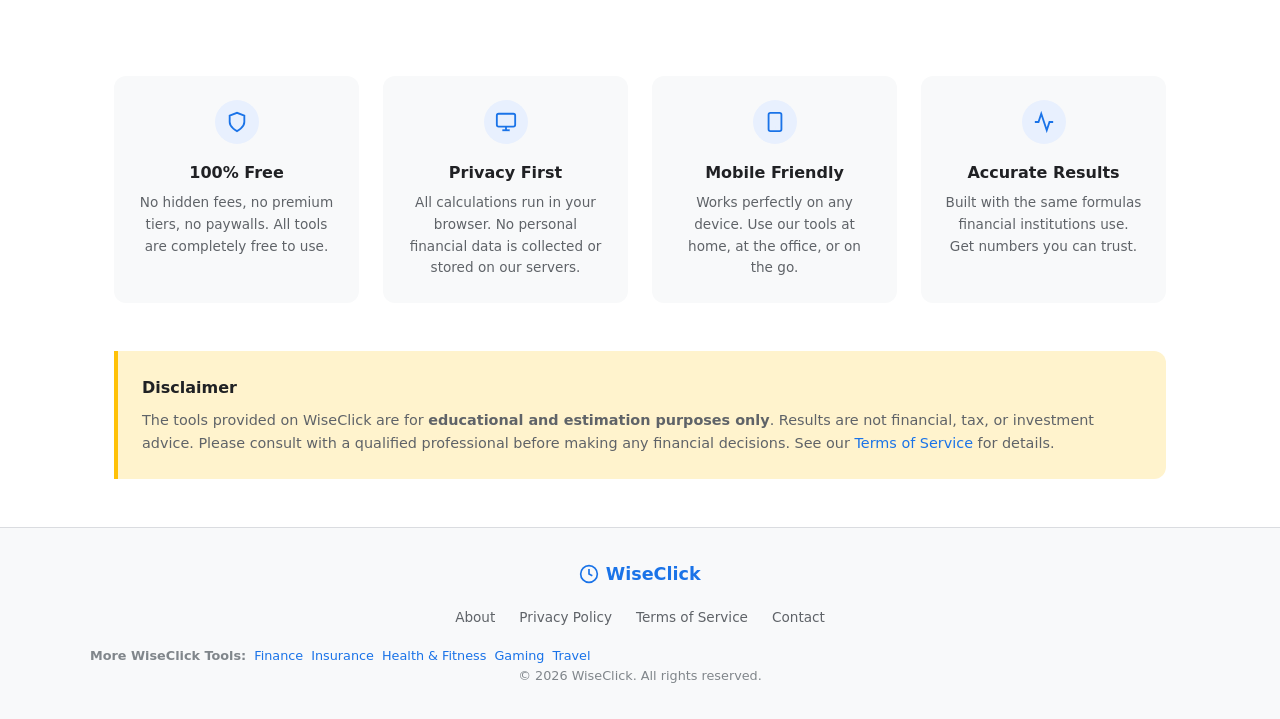
==== commit b4b75604: "Add TripCalc travel tools to portal" ====
--- a/index.html
+++ b/index.html
@@ -5,7 +5,7 @@
   <link rel="icon" type="image/svg+xml" href="favicon/favicon.svg">
   <meta name="viewport" content="width=device-width, initial-scale=1.0">
   <title>WiseClick - Free Online Tools for Smarter Decisions</title>
-  <meta name="description" content="WiseClick offers free online calculators and tools — finance, insurance, health & fitness, and gaming. Mortgage, loan, TDEE, FPS, bottleneck calculators and more.">
+  <meta name="description" content="WiseClick offers free online calculators and tools — finance, insurance, health & fitness, gaming, and travel planning. Mortgage, loan, TDEE, FPS, travel budget calculators and more.">
   <meta name="keywords" content="online tools, financial calculators, insurance calculators, health calculators, gaming calculators, free calculators, WiseClick">
   <link rel="canonical" href="https://wiseclick.site/">
   <meta property="og:title" content="WiseClick - Free Online Tools for Smarter Decisions">
@@ -130,6 +130,20 @@
         </a>
       </div>
 
+      <div class="tool-category">
+        <h3>Travel Planning Tools</h3>
+        <a href="https://trip.wiseclick.site/" class="tool-card featured">
+          <div class="tool-icon">
+            <svg viewBox="0 0 24 24" fill="none" stroke="currentColor" stroke-width="2"><path d="M3 12l2-2m0 0l7-7 7 7M5 10v10a1 1 0 001 1h3m10-11l2 2m-2-2v10a1 1 0 01-1 1h-3m-4 0a1 1 0 01-1-1v-4a1 1 0 011-1h2a1 1 0 011 1v4a1 1 0 01-1 1"/></svg>
+          </div>
+          <div class="tool-info">
+            <h4>TripCalc</h4>
+            <p>10 free travel planning tools including travel budget calculator, currency converter, fly vs drive comparison, trip cost splitter, jet lag calculator, packing list generator, and more. Plan smarter trips.</p>
+            <span class="tool-badge">10 Tools</span>
+          </div>
+        </a>
+      </div>
+
     </section>
 
     <section class="features">
@@ -187,7 +201,7 @@
         <li><a href="/terms/">Terms of Service</a></li>
         <li><a href="mailto:contact@wiseclick.site">Contact</a></li>
       </ul>
-      <div class="cross-site-links"><span>More WiseClick Tools:</span><a href="https://calc.wiseclick.site/" target="_blank" rel="noopener">Finance</a><a href="https://insure.wiseclick.site/" target="_blank" rel="noopener">Insurance</a><a href="https://fit.wiseclick.site/" target="_blank" rel="noopener">Health & Fitness</a><a href="https://game.wiseclick.site/" target="_blank" rel="noopener">Gaming Tools</a></div>
+      <div class="cross-site-links"><span>More WiseClick Tools:</span><a href="https://calc.wiseclick.site/" target="_blank" rel="noopener">Finance</a><a href="https://insure.wiseclick.site/" target="_blank" rel="noopener">Insurance</a><a href="https://fit.wiseclick.site/" target="_blank" rel="noopener">Health & Fitness</a><a href="https://game.wiseclick.site/" target="_blank" rel="noopener">Gaming</a><a href="https://trip.wiseclick.site/" target="_blank" rel="noopener">Travel</a></div>
       <p class="footer-copy">&copy; 2026 WiseClick. All rights reserved.</p>
     </div>
   </footer>
